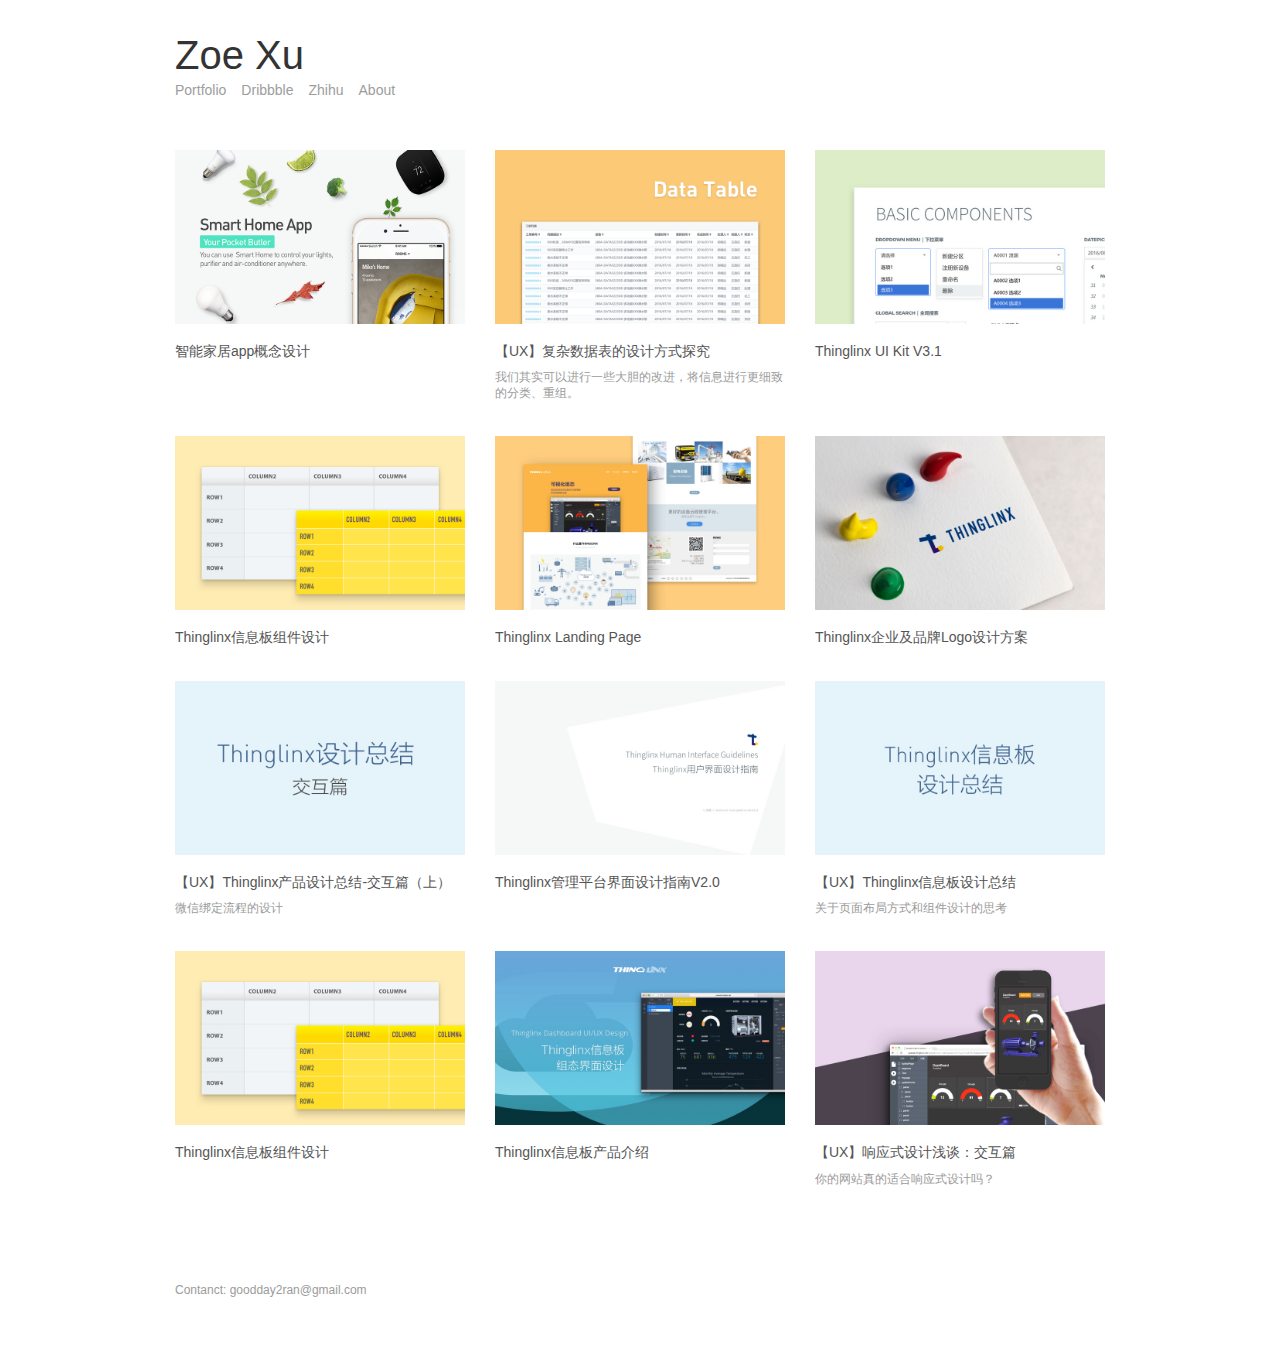
==== index.html @ 3df6f680 "Add files via upload" ====
<!DOCTYPE html>
<html lang="en">

<head>

    <meta charset="utf-8">
    <meta http-equiv="X-UA-Compatible" content="IE=edge">
    <meta name="viewport" content="width=device-width, initial-scale=1">
    <meta name="description" content="">
    <meta name="author" content="">

    <title>Zoe Xu</title>

    <!-- Bootstrap Core CSS -->
    <link href="css/bootstrap.min.css" rel="stylesheet">

    <!-- Custom CSS -->
    <link href="css/4-col-portfolio.css" rel="stylesheet">

    <!-- NEW CSS -->
    <link href="css/theme.css" rel="stylesheet">

    <!-- HTML5 Shim and Respond.js IE8 support of HTML5 elements and media queries -->
    <!-- WARNING: Respond.js doesn't work if you view the page via file:// -->
    <!--[if lt IE 9]>
        <script src="https://oss.maxcdn.com/libs/html5shiv/3.7.0/html5shiv.js"></script>
        <script src="https://oss.maxcdn.com/libs/respond.js/1.4.2/respond.min.js"></script>
    <![endif]-->

</head>

<body>

    <!-- Navigation -->
    <div class="navbar navbar-inverse navbar-fixed-top" role="navigation">
        <div class="container">
            <!-- Brand and toggle get grouped for better mobile display -->
            <div class="navbar-header">
                <a class="navbar-brand" href="https://zoexudesign.github.io">Zoe Xu</a>
            </div>
        </div>
        <div class="container" style="">
            <ul class="nav navbar-nav">
                <li>
                    <a href="index.html">Portfolio</a>
                </li>
                <li>
                    <a href="https://dribbble.com/zoeyyy" target="_blank">Dribbble</a>
                </li>
                <li>
                    <a href="https://zhuanlan.zhihu.com/zoexu" target="_blank">Zhihu</a>
                </li>
                <li>
                    <a href="about.html">About</a>
                </li>
            </ul>
        </div>
    </div>
    	
    <!-- Page Content -->
    <div class="container container-content">

        <!-- Projects Row 1 -->
        <div class="row">
            <div class="col-md-4 portfolio-item">
                <a href="portfolio-13.html">
                    <img class="img-responsive" src="img/portfolio-13.jpg" alt="">
                </a>
                <div>
                    <h5>智能家居app概念设计</h5>
                    <p> </p>
                </div>
            </div>
            <div class="col-md-4 portfolio-item">
                <a href="portfolio-12.html">
                    <img class="img-responsive" src="img/portfolio-12.jpg" alt="">
                </a>
                <div>
                    <h5>【UX】复杂数据表的设计方式探究</h5>
                    <h6> 我们其实可以进行一些大胆的改进，将信息进行更细致的分类、重组。</h6>
                </div>
            </div>
            <div class="col-md-4 portfolio-item">
                <a href="portfolio-10.html">
                    <img class="img-responsive" src="img/portfolio-10.jpg" alt="">
                </a>
                <div>
                    <h5>Thinglinx UI Kit V3.1</h5>
                    <p></p>
                </div>
            </div>
        </div>
        <!-- /.row -->

        <!-- Projects Row 2 -->
        <div class="row">  
            <div class="col-md-4 portfolio-item">
                <a href="portfolio-9.html">
                    <img class="img-responsive" src="img/portfolio-9.jpg" alt="">
                </a>
                <div>
                    <h5>Thinglinx信息板组件设计</h5>
                    <p></p>
                </div>
            </div>
            <div class="col-md-4 portfolio-item">
                <a href="portfolio-8.html">
                    <img class="img-responsive" src="img/portfolio-8.jpg" alt="">
                </a>
                <div>
                <h5>Thinglinx Landing Page</h5>
                <p></p>
                </div>
            </div>
            <div class="col-md-4 portfolio-item">
                <a href="portfolio-7.html">
                    <img class="img-responsive" src="img/portfolio-7.jpg" alt="">
                </a>
                <div>
                <h5>Thinglinx企业及品牌Logo设计方案</h5>
                <p></p>
                </div>
            </div>
        </div>
        <!-- /.row -->

        <!-- Projects Row 3 -->
        <div class="row">
            <div class="col-md-4 portfolio-item">
                <a href="portfolio-5.html">
                    <img class="img-responsive" src="img/portfolio-5.jpg" alt="">
                </a>
                <div>
                <h5>【UX】Thinglinx产品设计总结-交互篇（上）</h5>
                <h6>微信绑定流程的设计</h6>
                </div>
            </div>
            <div class="col-md-4 portfolio-item">
                <a href="portfolio-4.html">
                    <img class="img-responsive" src="img/portfolio-4.jpg" alt="">
                </a>
                <div>
                <h5>Thinglinx管理平台界面设计指南V2.0</h5>
                <p></p>
                </div>
            </div>
            <div class="col-md-4 portfolio-item">
                <a href="portfolio-3.html">
                    <img class="img-responsive" src="img/portfolio-3.jpg" alt="">
                </a>
                <div>
                <h5>【UX】Thinglinx信息板设计总结</h5>
                <h6>关于页面布局方式和组件设计的思考</h6>
                </div>
            </div>
        </div>
        <!-- /.row -->
            
        <!-- Projects Row 4 -->
        <div class="row"> 
             <div class="col-md-4 portfolio-item">
                <a href="portfolio-9.html">
                    <img class="img-responsive" src="img/portfolio-9.jpg" alt="">
                </a>
                <div>
                    <h5>Thinglinx信息板组件设计</h5>
                    <p></p>
                </div>
            </div>
            <div class="col-md-4 portfolio-item">
                <a href="portfolio-2.html">
                    <img class="img-responsive" src="img/portfolio-2.jpg" alt="">
                </a>
                <div>
                <h5>Thinglinx信息板产品介绍</h5>
                <p></p>
                </div>
            </div>
            <div class="col-md-4 portfolio-item">
                <a href="portfolio-1.html">
                    <img class="img-responsive" src="img/portfolio-1.jpg" alt="">
                </a>
                <div>
                <h5>【UX】响应式设计浅谈：交互篇</h5>
                <h6>你的网站真的适合响应式设计吗？</h6>
                </div>
            </div>
        </div>
        <!-- /.row -->
        
        <!-- Footer -->
        <footer>
            <div class="row">
                <div class="col-lg-12">
                    <h6>Contanct: goodday2ran@gmail.com</h6>
                </div>
            </div>
            <!-- /.row -->
        </footer>

    </div>
    <!-- /.container -->

    <!-- jQuery -->
    <script src="js/jquery.js"></script>

    <!-- Bootstrap Core JavaScript -->
    <script src="js/bootstrap.min.js"></script>

</body>

</html>
---- css/4-col-portfolio.css ----
/*!
 * Start Bootstrap - 4 Col Portfolio (http://startbootstrap.com/)
 * Copyright 2013-2016 Start Bootstrap
 * Licensed under MIT (https://github.com/BlackrockDigital/startbootstrap/blob/gh-pages/LICENSE)
 */

body {
    padding-top: 120px; /* Required padding for .navbar-fixed-top. Remove if using .navbar-static-top. Change if height of navigation changes. */
}

.portfolio-item {
    margin-bottom: 25px;
}
@media(min-width:1200px){
	.container-content{
		margin-top:30px !important;
	}
}
@media(max-width:768px){
	.container-content{
		margin-top:100px !important;
	}
}
footer {
    margin: 50px 0;
}

.container-content{
	margin-top:0px;
}
---- css/theme.css ----
body{
	font-family:"Proxima Nova","Lantinghei SC",Helvetica,sans-serif;
}
p,h3,h6{
	font-family: "Hiragino Sans GB","Source Sans Pro",Helvetica,sans-serif;
}
p{
	font-size:13px;
	font-weight:100;
	color:#555;
}
h3{
    font-size:15px;
	font-weight:700;
	color:#555;
}
h4{
	font-family:"Source Sans Pro","Lantinghei SC",Helvetica,sans-serif;
	font-size:18px;
	font-weight: 700;
	color:#555;

}
h5{
	color:#555;
	margin-top:20px;
}
h6{
	color:#9b9b9b;
	font-weight: 13px;
	font-weight:100;
	line-height: 16px;
}
@media(min-width: 1200px){
  .container{
    width:960px !important;  
  }
}
.nav>li>a{
	padding-right:15px;
	padding-left:0px;
}
.navbar{
	background-color: #fff;
	border:none;
	margin-bottom:0px;
}
.navbar-brand{
	font-family:"Source Sans Pro","Lantinghei SC",Helvetica,sans-serif;
    font-weight: lighter;
	font-size: 40px;
	margin-top:30px;
}
.navbar-inverse .navbar-brand{
	color:#333;
}
.navbar-inverse .navbar-brand:hover{
	color:#333;
}
.navbar-inverse .navbar-nav>li>a{
	font-weight: 100;
}
.navbar-inverse .navbar-nav>li>a:hover{
    color:#ffc107;
    font-weight: 100;
}
.navbar-nav{
	margin-left:0px;
}
.navbar-nav>li>a{
	padding-top:0px;

}
.uxarticle{
    line-height: 24px;
}
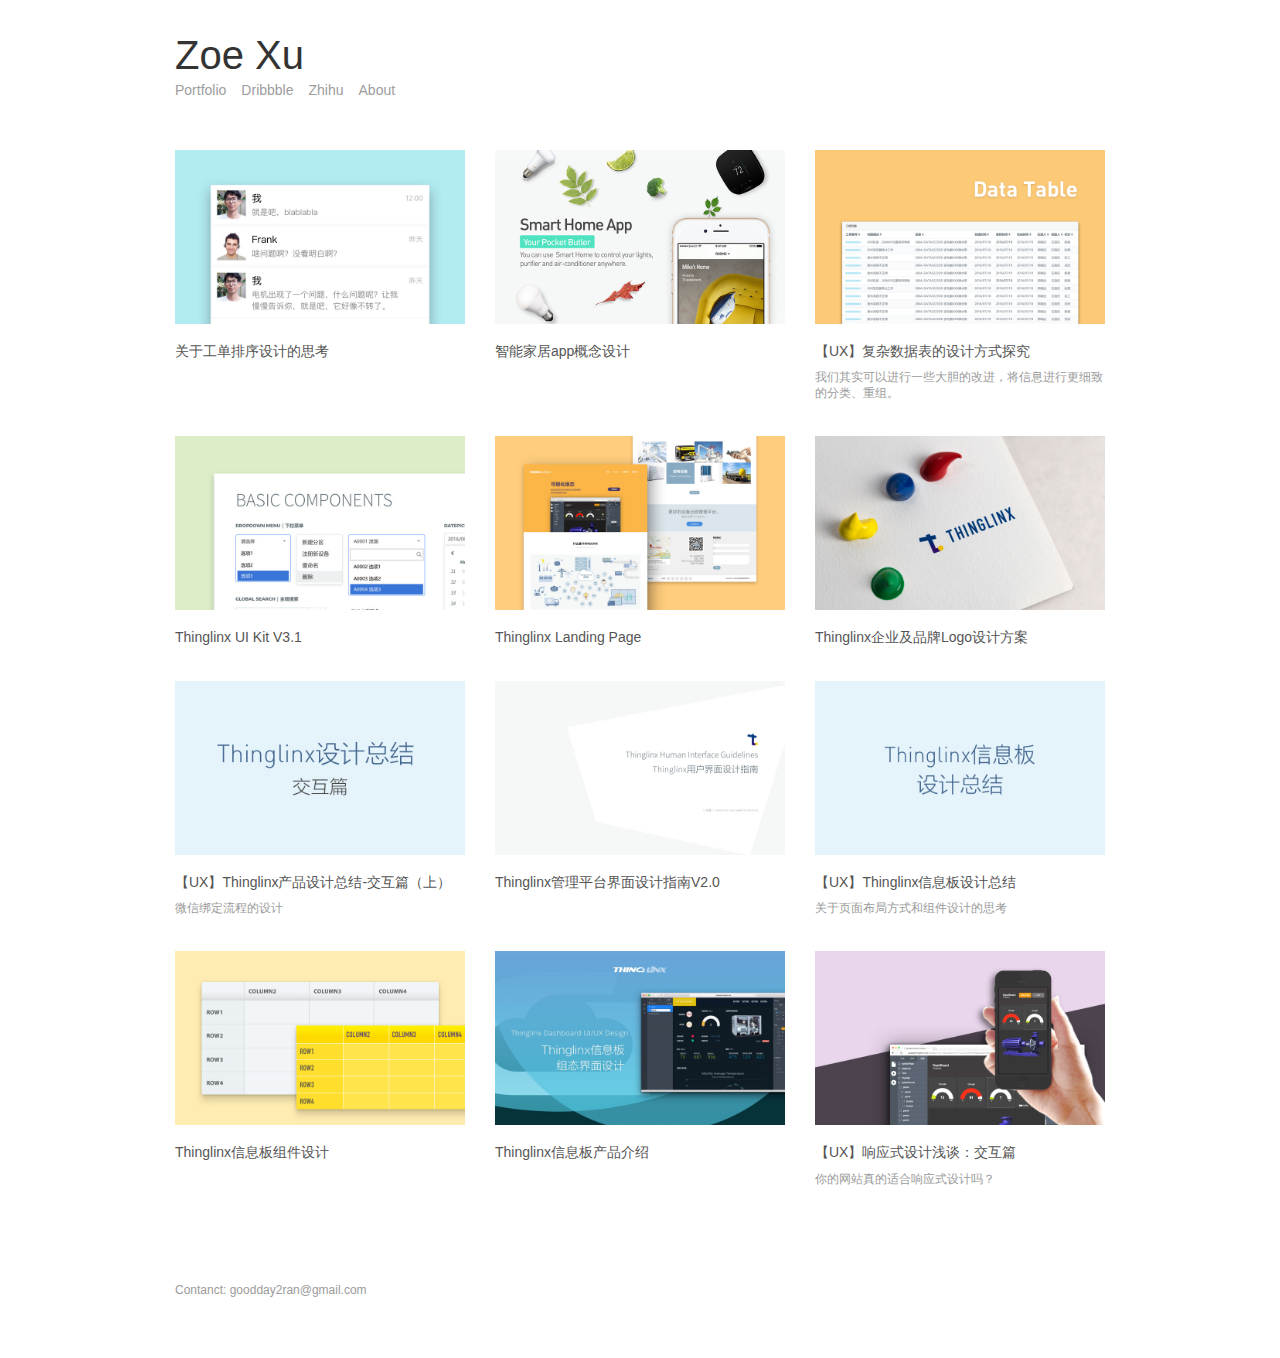
==== commit 76aa56e5: "Add files via upload" ====
--- a/index.html
+++ b/index.html
@@ -62,6 +62,15 @@
 
         <!-- Projects Row 1 -->
         <div class="row">
+                <div class="col-md-4 portfolio-item">
+                <a href="portfolio-14.html">
+                    <img class="img-responsive" src="img/portfolio-14.jpg" alt="">
+                </a>
+                <div>
+                    <h5>关于工单排序设计的思考</h5>
+                    <p> </p>
+                </div>
+            </div>
             <div class="col-md-4 portfolio-item">
                 <a href="portfolio-13.html">
                     <img class="img-responsive" src="img/portfolio-13.jpg" alt="">
@@ -80,26 +89,17 @@
                     <h6> 我们其实可以进行一些大胆的改进，将信息进行更细致的分类、重组。</h6>
                 </div>
             </div>
+        </div>
+        <!-- /.row -->
+
+        <!-- Projects Row 2 -->
+        <div class="row">  
             <div class="col-md-4 portfolio-item">
                 <a href="portfolio-10.html">
                     <img class="img-responsive" src="img/portfolio-10.jpg" alt="">
                 </a>
                 <div>
                     <h5>Thinglinx UI Kit V3.1</h5>
-                    <p></p>
-                </div>
-            </div>
-        </div>
-        <!-- /.row -->
-
-        <!-- Projects Row 2 -->
-        <div class="row">  
-            <div class="col-md-4 portfolio-item">
-                <a href="portfolio-9.html">
-                    <img class="img-responsive" src="img/portfolio-9.jpg" alt="">
-                </a>
-                <div>
-                    <h5>Thinglinx信息板组件设计</h5>
                     <p></p>
                 </div>
             </div>
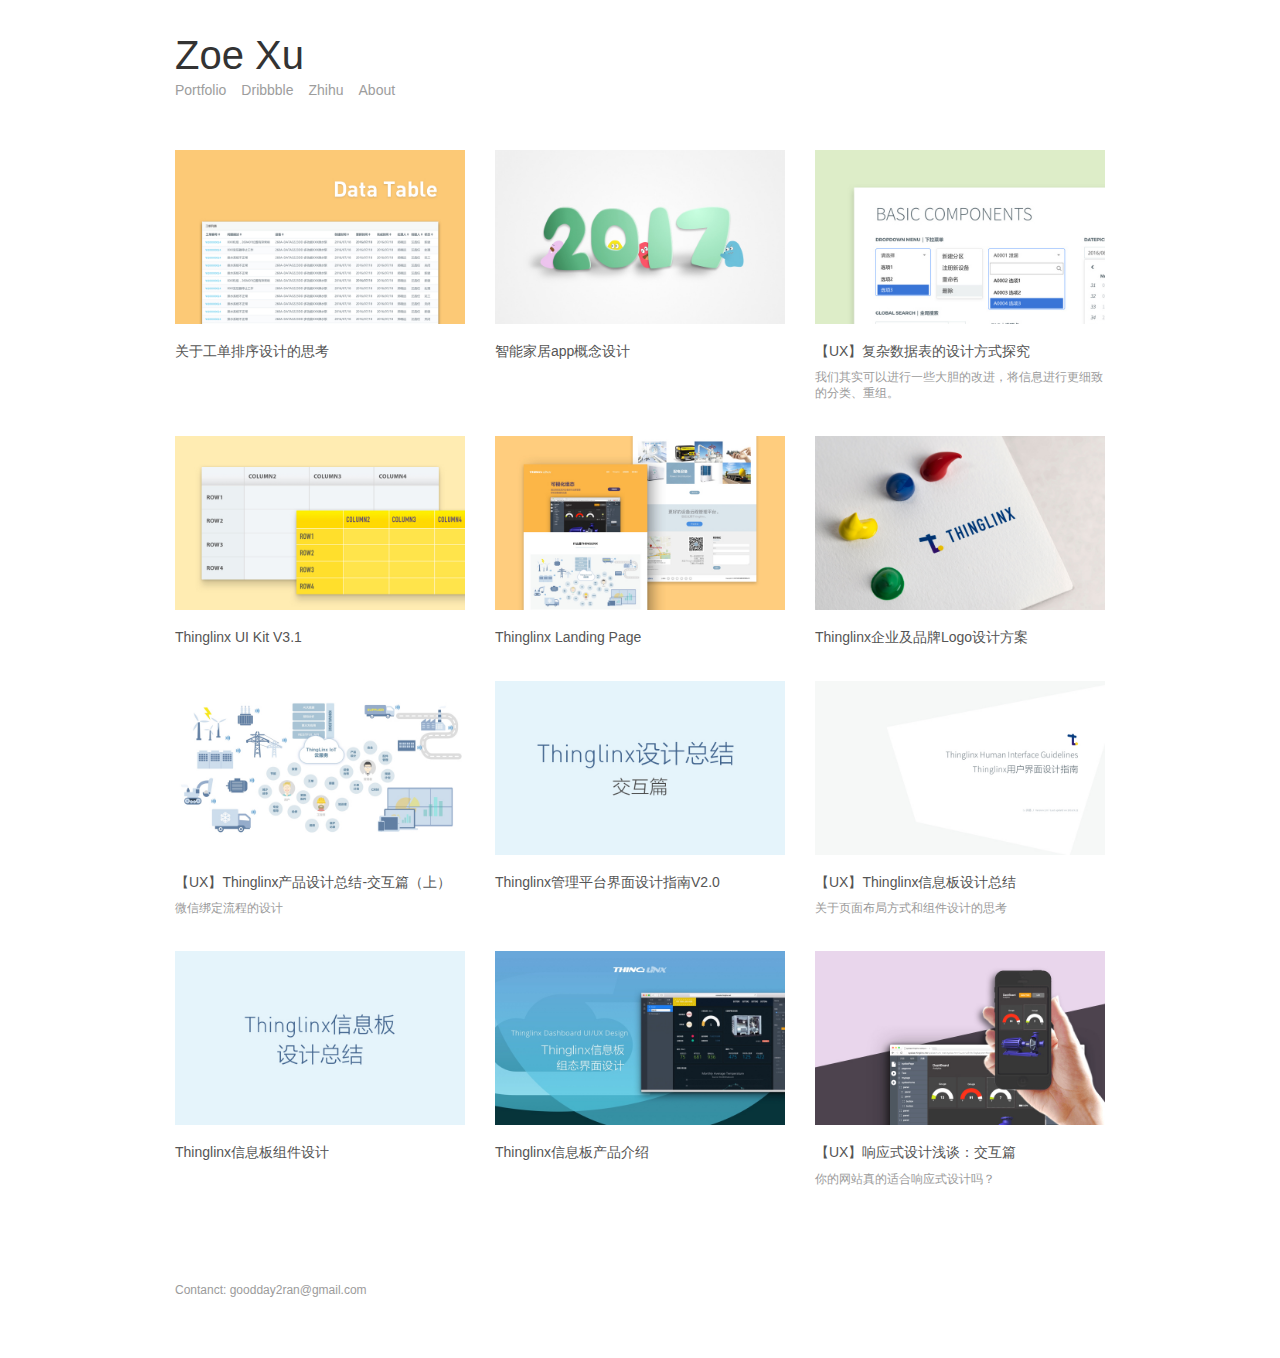
==== commit 91ad1feb: "Add files via upload" ====
--- a/index.html
+++ b/index.html
@@ -63,8 +63,8 @@
         <!-- Projects Row 1 -->
         <div class="row">
                 <div class="col-md-4 portfolio-item">
-                <a href="portfolio-14.html">
-                    <img class="img-responsive" src="img/portfolio-14.jpg" alt="">
+                <a href="portfolio-12.html">
+                    <img class="img-responsive" src="img/portfolio-12.jpg" alt="">
                 </a>
                 <div>
                     <h5>关于工单排序设计的思考</h5>
@@ -72,8 +72,8 @@
                 </div>
             </div>
             <div class="col-md-4 portfolio-item">
-                <a href="portfolio-13.html">
-                    <img class="img-responsive" src="img/portfolio-13.jpg" alt="">
+                <a href="portfolio-11.html">
+                    <img class="img-responsive" src="img/portfolio-11.jpg" alt="">
                 </a>
                 <div>
                     <h5>智能家居app概念设计</h5>
@@ -81,8 +81,8 @@
                 </div>
             </div>
             <div class="col-md-4 portfolio-item">
-                <a href="portfolio-12.html">
-                    <img class="img-responsive" src="img/portfolio-12.jpg" alt="">
+                <a href="portfolio-10.html">
+                    <img class="img-responsive" src="img/portfolio-10.jpg" alt="">
                 </a>
                 <div>
                     <h5>【UX】复杂数据表的设计方式探究</h5>
@@ -95,8 +95,8 @@
         <!-- Projects Row 2 -->
         <div class="row">  
             <div class="col-md-4 portfolio-item">
-                <a href="portfolio-10.html">
-                    <img class="img-responsive" src="img/portfolio-10.jpg" alt="">
+                <a href="portfolio-9.html">
+                    <img class="img-responsive" src="img/portfolio-9.jpg" alt="">
                 </a>
                 <div>
                     <h5>Thinglinx UI Kit V3.1</h5>
@@ -127,26 +127,26 @@
         <!-- Projects Row 3 -->
         <div class="row">
             <div class="col-md-4 portfolio-item">
+                <a href="portfolio-6.html">
+                    <img class="img-responsive" src="img/portfolio-6.jpg" alt="">
+                </a>
+                <div>
+                <h5>【UX】Thinglinx产品设计总结-交互篇（上）</h5>
+                <h6>微信绑定流程的设计</h6>
+                </div>
+            </div>
+            <div class="col-md-4 portfolio-item">
                 <a href="portfolio-5.html">
                     <img class="img-responsive" src="img/portfolio-5.jpg" alt="">
                 </a>
                 <div>
-                <h5>【UX】Thinglinx产品设计总结-交互篇（上）</h5>
-                <h6>微信绑定流程的设计</h6>
+                <h5>Thinglinx管理平台界面设计指南V2.0</h5>
+                <p></p>
                 </div>
             </div>
             <div class="col-md-4 portfolio-item">
                 <a href="portfolio-4.html">
                     <img class="img-responsive" src="img/portfolio-4.jpg" alt="">
-                </a>
-                <div>
-                <h5>Thinglinx管理平台界面设计指南V2.0</h5>
-                <p></p>
-                </div>
-            </div>
-            <div class="col-md-4 portfolio-item">
-                <a href="portfolio-3.html">
-                    <img class="img-responsive" src="img/portfolio-3.jpg" alt="">
                 </a>
                 <div>
                 <h5>【UX】Thinglinx信息板设计总结</h5>
@@ -159,8 +159,8 @@
         <!-- Projects Row 4 -->
         <div class="row"> 
              <div class="col-md-4 portfolio-item">
-                <a href="portfolio-9.html">
-                    <img class="img-responsive" src="img/portfolio-9.jpg" alt="">
+                <a href="portfolio-3.html">
+                    <img class="img-responsive" src="img/portfolio-3.jpg" alt="">
                 </a>
                 <div>
                     <h5>Thinglinx信息板组件设计</h5>
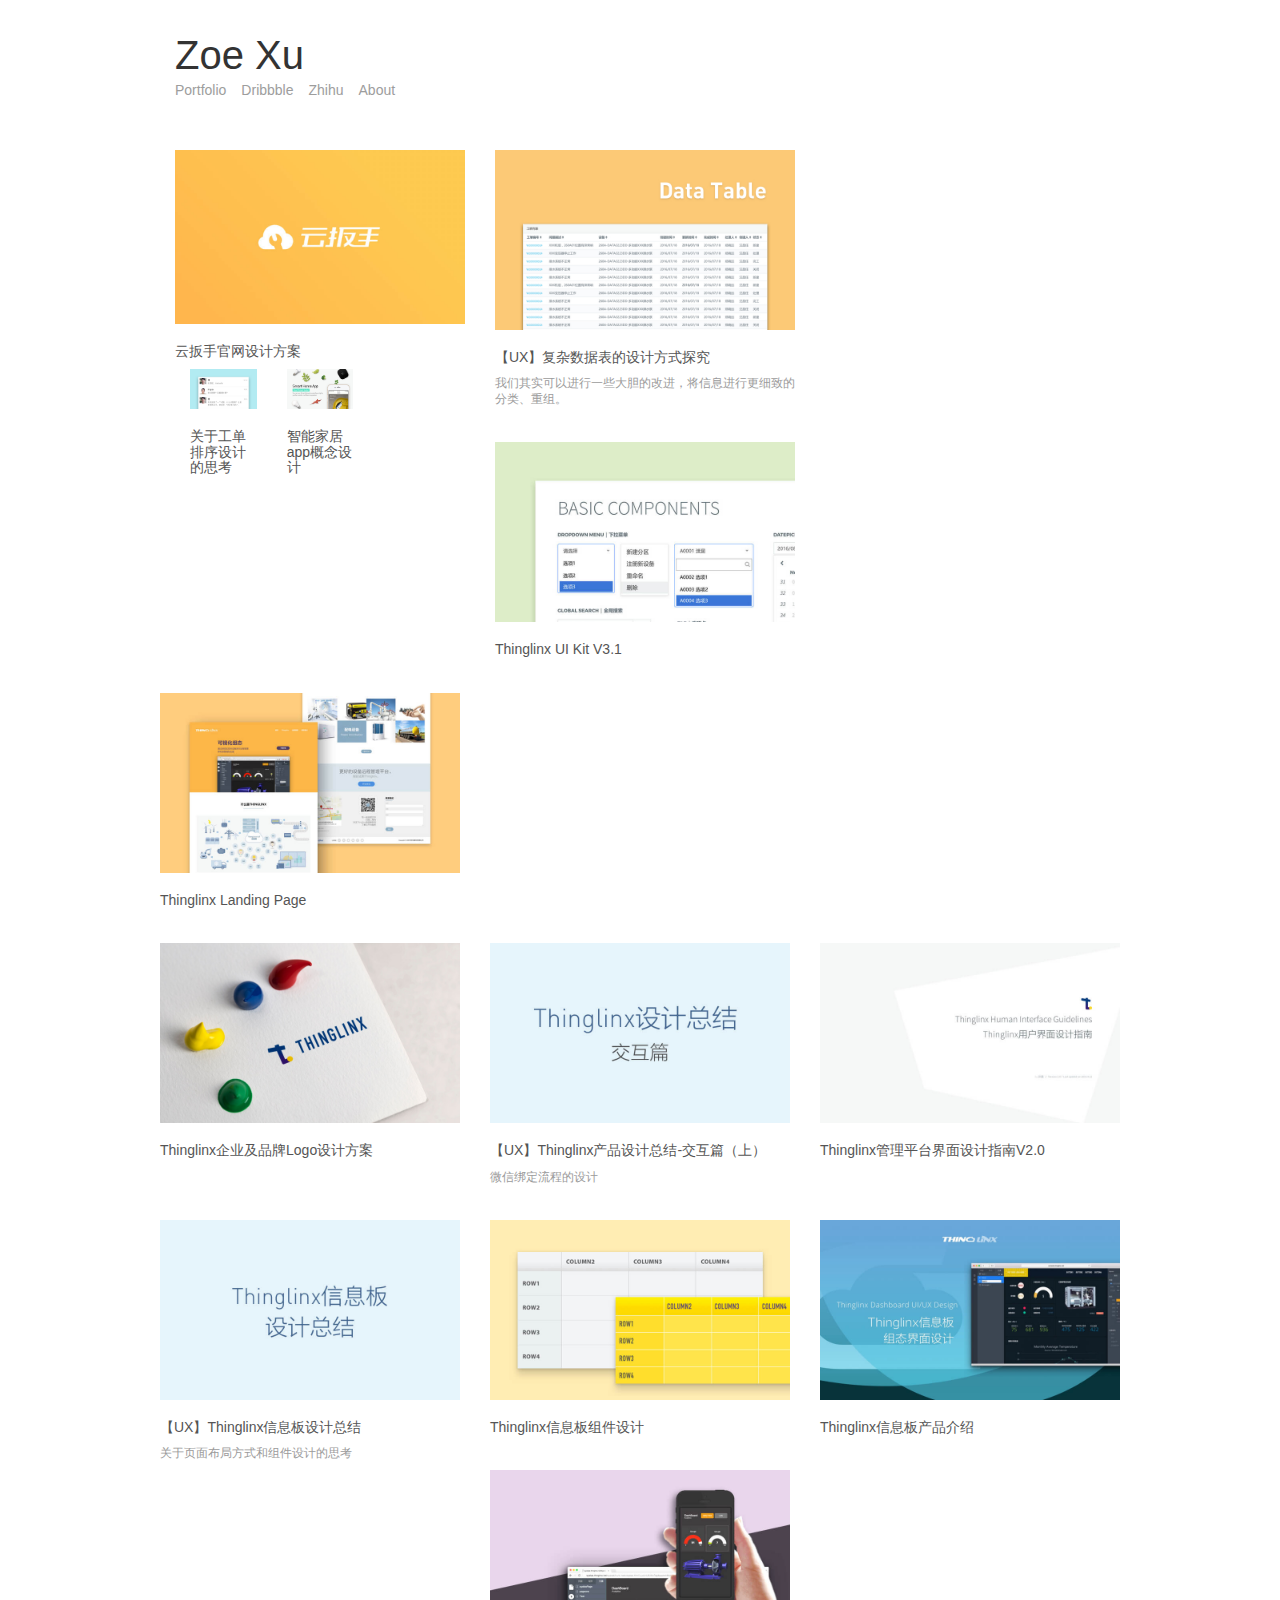
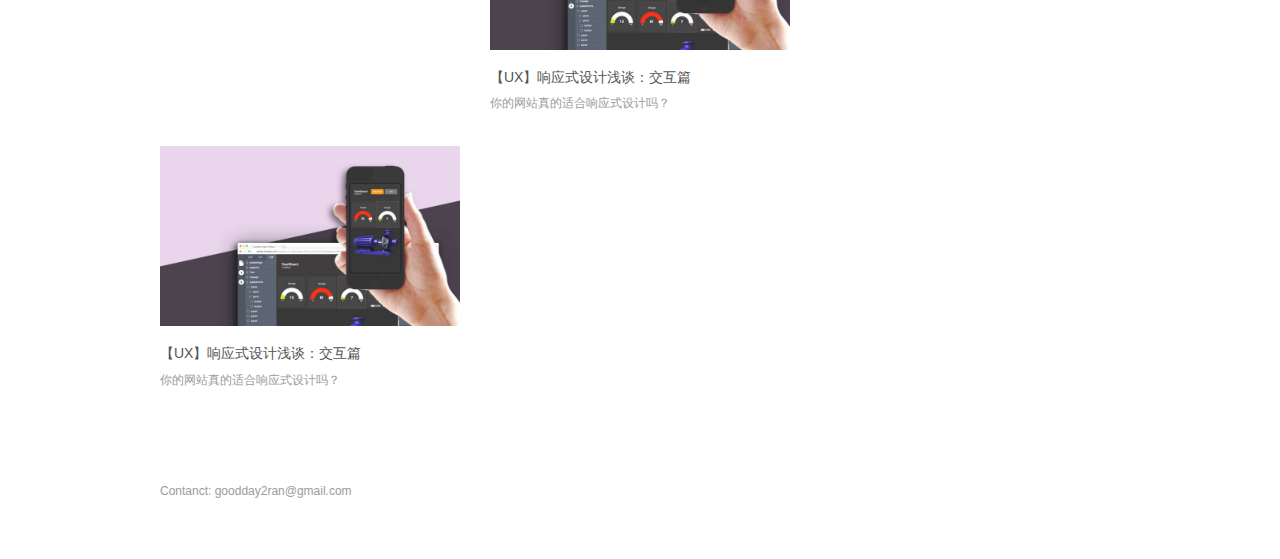
==== commit 7b85ecfb: "Add files via upload" ====
--- a/index.html
+++ b/index.html
@@ -63,6 +63,14 @@
         <!-- Projects Row 1 -->
         <div class="row">
                 <div class="col-md-4 portfolio-item">
+                <a href="portfolio-13.html">
+                    <img class="img-responsive" src="img/portfolio-13.jpg" alt="">
+                </a>
+                <div>
+                    <h5>云扳手官网设计方案</h5>
+                    <p> </p>
+                </div>
+                <div class="col-md-4 portfolio-item">
                 <a href="portfolio-12.html">
                     <img class="img-responsive" src="img/portfolio-12.jpg" alt="">
                 </a>
@@ -80,6 +88,11 @@
                     <p> </p>
                 </div>
             </div>
+        </div>
+        <!-- /.row -->
+
+        <!-- Projects Row 2 -->
+        <div class="row">  
             <div class="col-md-4 portfolio-item">
                 <a href="portfolio-10.html">
                     <img class="img-responsive" src="img/portfolio-10.jpg" alt="">
@@ -89,11 +102,6 @@
                     <h6> 我们其实可以进行一些大胆的改进，将信息进行更细致的分类、重组。</h6>
                 </div>
             </div>
-        </div>
-        <!-- /.row -->
-
-        <!-- Projects Row 2 -->
-        <div class="row">  
             <div class="col-md-4 portfolio-item">
                 <a href="portfolio-9.html">
                     <img class="img-responsive" src="img/portfolio-9.jpg" alt="">
@@ -112,6 +120,11 @@
                 <p></p>
                 </div>
             </div>
+        </div>
+        <!-- /.row -->
+
+        <!-- Projects Row 3 -->
+        <div class="row">
             <div class="col-md-4 portfolio-item">
                 <a href="portfolio-7.html">
                     <img class="img-responsive" src="img/portfolio-7.jpg" alt="">
@@ -121,11 +134,6 @@
                 <p></p>
                 </div>
             </div>
-        </div>
-        <!-- /.row -->
-
-        <!-- Projects Row 3 -->
-        <div class="row">
             <div class="col-md-4 portfolio-item">
                 <a href="portfolio-6.html">
                     <img class="img-responsive" src="img/portfolio-6.jpg" alt="">
@@ -142,15 +150,6 @@
                 <div>
                 <h5>Thinglinx管理平台界面设计指南V2.0</h5>
                 <p></p>
-                </div>
-            </div>
-            <div class="col-md-4 portfolio-item">
-                <a href="portfolio-4.html">
-                    <img class="img-responsive" src="img/portfolio-4.jpg" alt="">
-                </a>
-                <div>
-                <h5>【UX】Thinglinx信息板设计总结</h5>
-                <h6>关于页面布局方式和组件设计的思考</h6>
                 </div>
             </div>
         </div>
@@ -159,6 +158,15 @@
         <!-- Projects Row 4 -->
         <div class="row"> 
              <div class="col-md-4 portfolio-item">
+                <a href="portfolio-4.html">
+                    <img class="img-responsive" src="img/portfolio-4.jpg" alt="">
+                </a>
+                <div>
+                <h5>【UX】Thinglinx信息板设计总结</h5>
+                <h6>关于页面布局方式和组件设计的思考</h6>
+                </div>
+            </div>
+             <div class="col-md-4 portfolio-item">
                 <a href="portfolio-3.html">
                     <img class="img-responsive" src="img/portfolio-3.jpg" alt="">
                 </a>
@@ -184,6 +192,26 @@
                 <h5>【UX】响应式设计浅谈：交互篇</h5>
                 <h6>你的网站真的适合响应式设计吗？</h6>
                 </div>
+            </div>
+        </div>
+        <!-- /.row -->
+
+        <!-- Projects Row 5 -->
+        <div class="row"> 
+            <div class="col-md-4 portfolio-item">
+                <a href="portfolio-1.html">
+                    <img class="img-responsive" src="img/portfolio-1.jpg" alt="">
+                </a>
+                <div>
+                <h5>【UX】响应式设计浅谈：交互篇</h5>
+                <h6>你的网站真的适合响应式设计吗？</h6>
+                </div>
+            </div>
+            <div class="col-md-4 portfolio-item">
+                
+            </div>
+            <div class="col-md-4 portfolio-item">
+                
             </div>
         </div>
         <!-- /.row -->
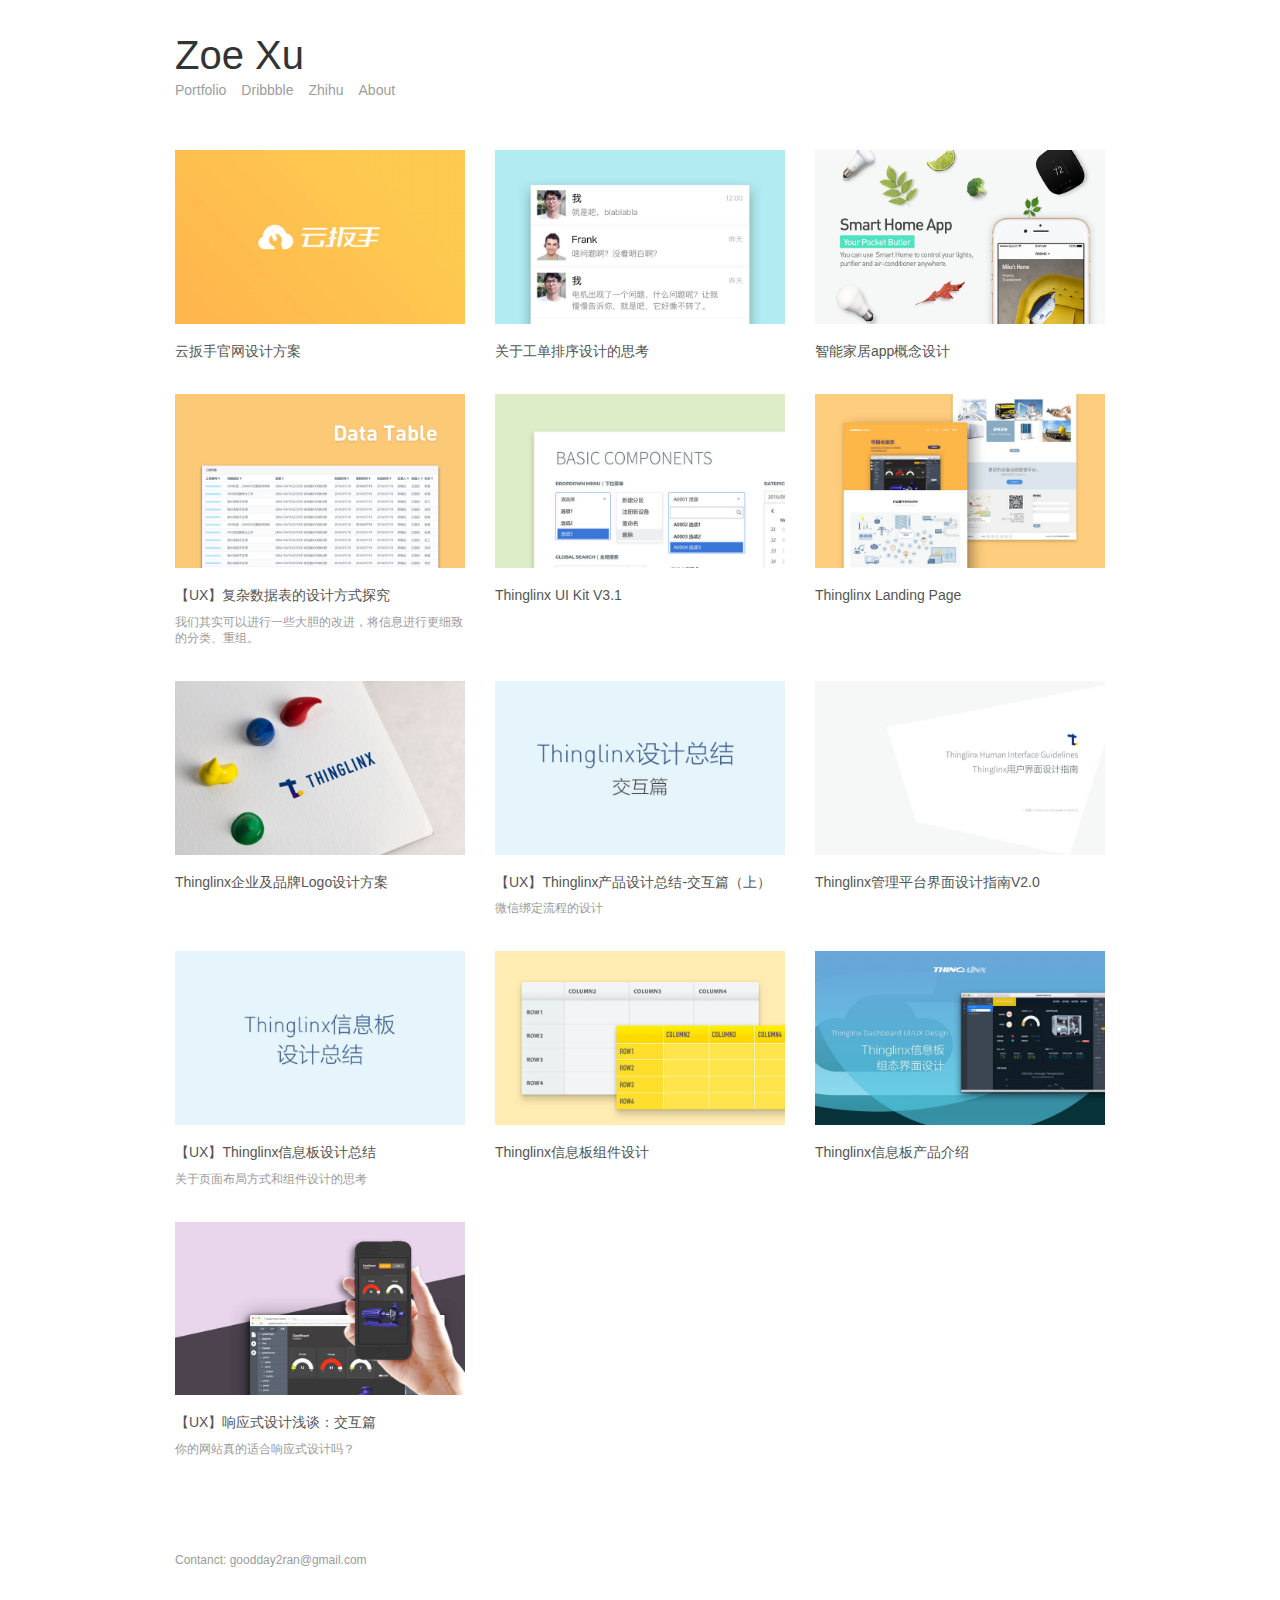
==== commit eb8572f7: "Add files via upload" ====
--- a/index.html
+++ b/index.html
@@ -62,7 +62,7 @@
 
         <!-- Projects Row 1 -->
         <div class="row">
-                <div class="col-md-4 portfolio-item">
+            <div class="col-md-4 portfolio-item">
                 <a href="portfolio-13.html">
                     <img class="img-responsive" src="img/portfolio-13.jpg" alt="">
                 </a>
@@ -70,6 +70,7 @@
                     <h5>云扳手官网设计方案</h5>
                     <p> </p>
                 </div>
+            </div>
                 <div class="col-md-4 portfolio-item">
                 <a href="portfolio-12.html">
                     <img class="img-responsive" src="img/portfolio-12.jpg" alt="">
@@ -184,15 +185,6 @@
                 <p></p>
                 </div>
             </div>
-            <div class="col-md-4 portfolio-item">
-                <a href="portfolio-1.html">
-                    <img class="img-responsive" src="img/portfolio-1.jpg" alt="">
-                </a>
-                <div>
-                <h5>【UX】响应式设计浅谈：交互篇</h5>
-                <h6>你的网站真的适合响应式设计吗？</h6>
-                </div>
-            </div>
         </div>
         <!-- /.row -->
 
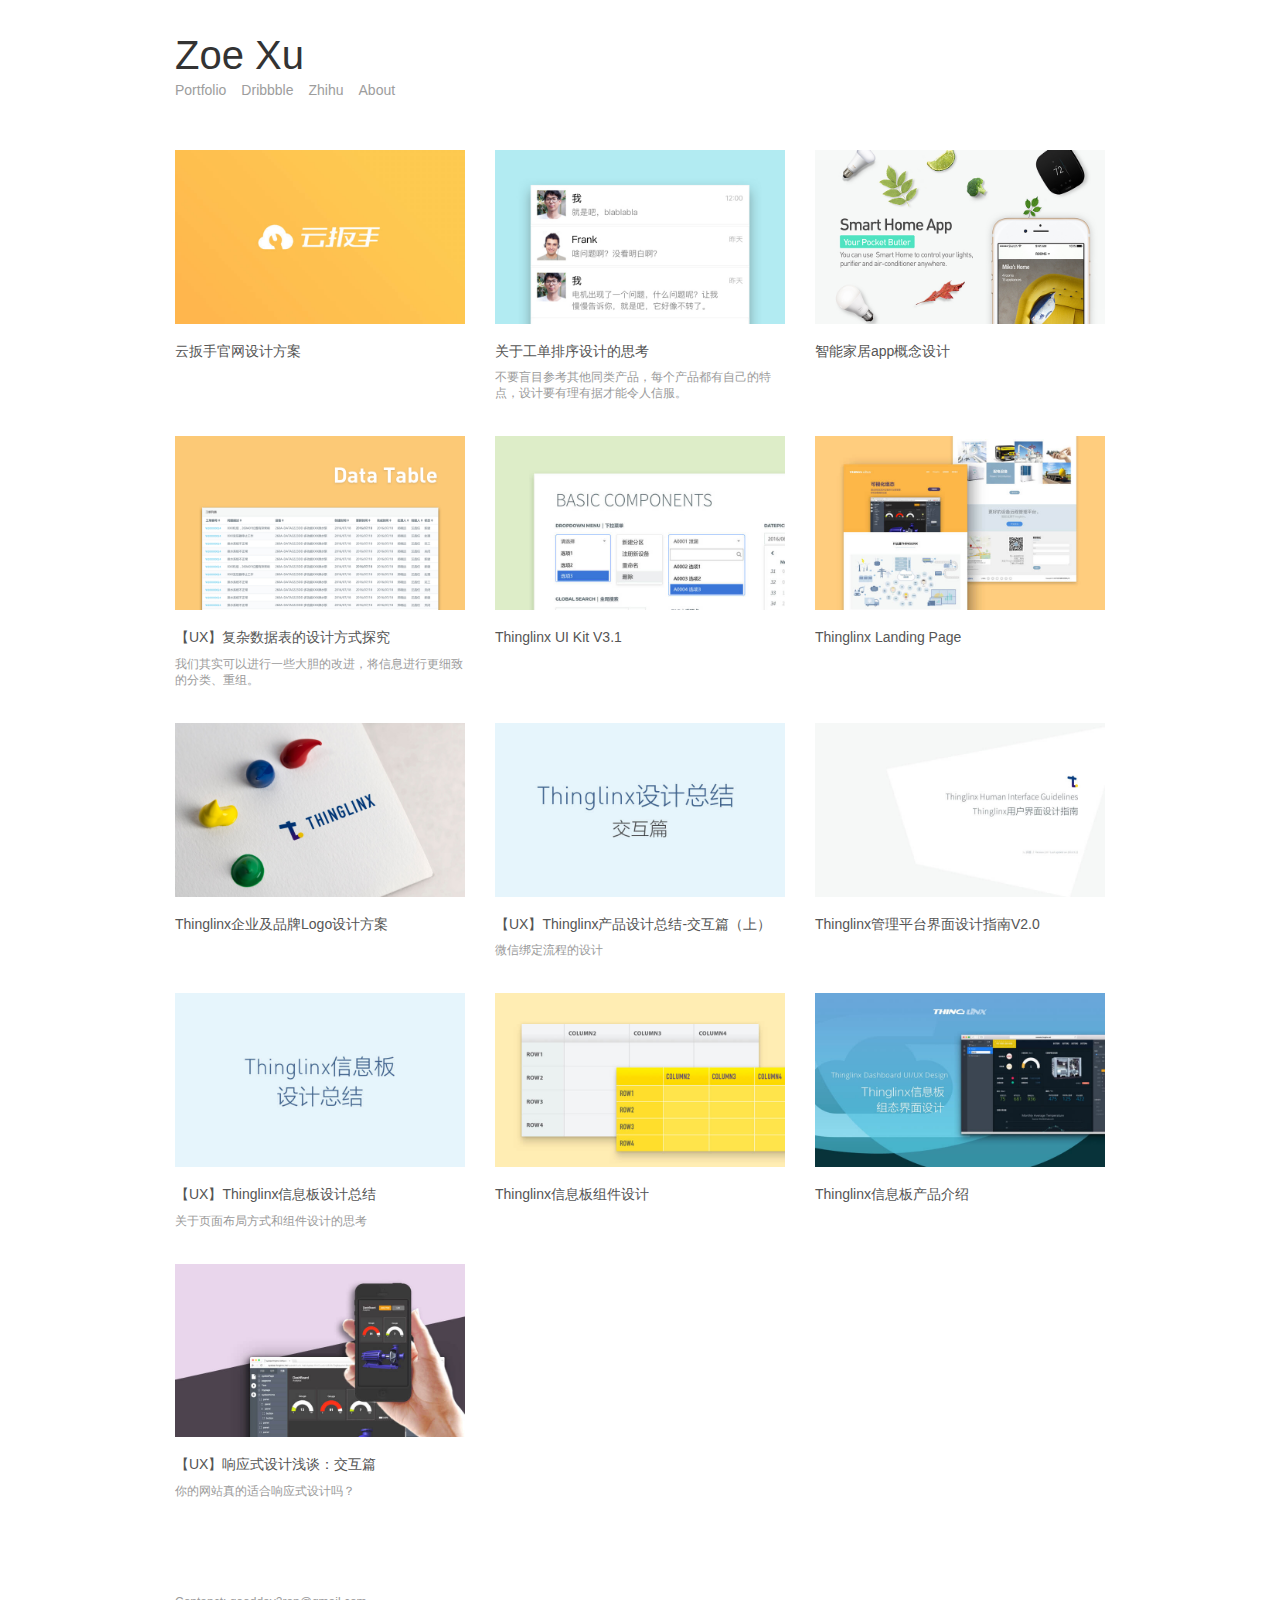
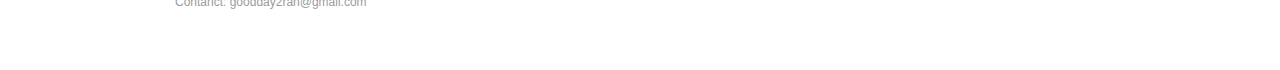
==== commit 393c6d45: "Add files via upload" ====
--- a/index.html
+++ b/index.html
@@ -76,7 +76,8 @@
                     <img class="img-responsive" src="img/portfolio-12.jpg" alt="">
                 </a>
                 <div>
-                    <h5>关于工单排序设计的思考</h5>
+                    <h5>关于工单排序设计的思考</h5>                    
+                    <h6> 不要盲目参考其他同类产品，每个产品都有自己的特点，设计要有理有据才能令人信服。</h6>
                     <p> </p>
                 </div>
             </div>
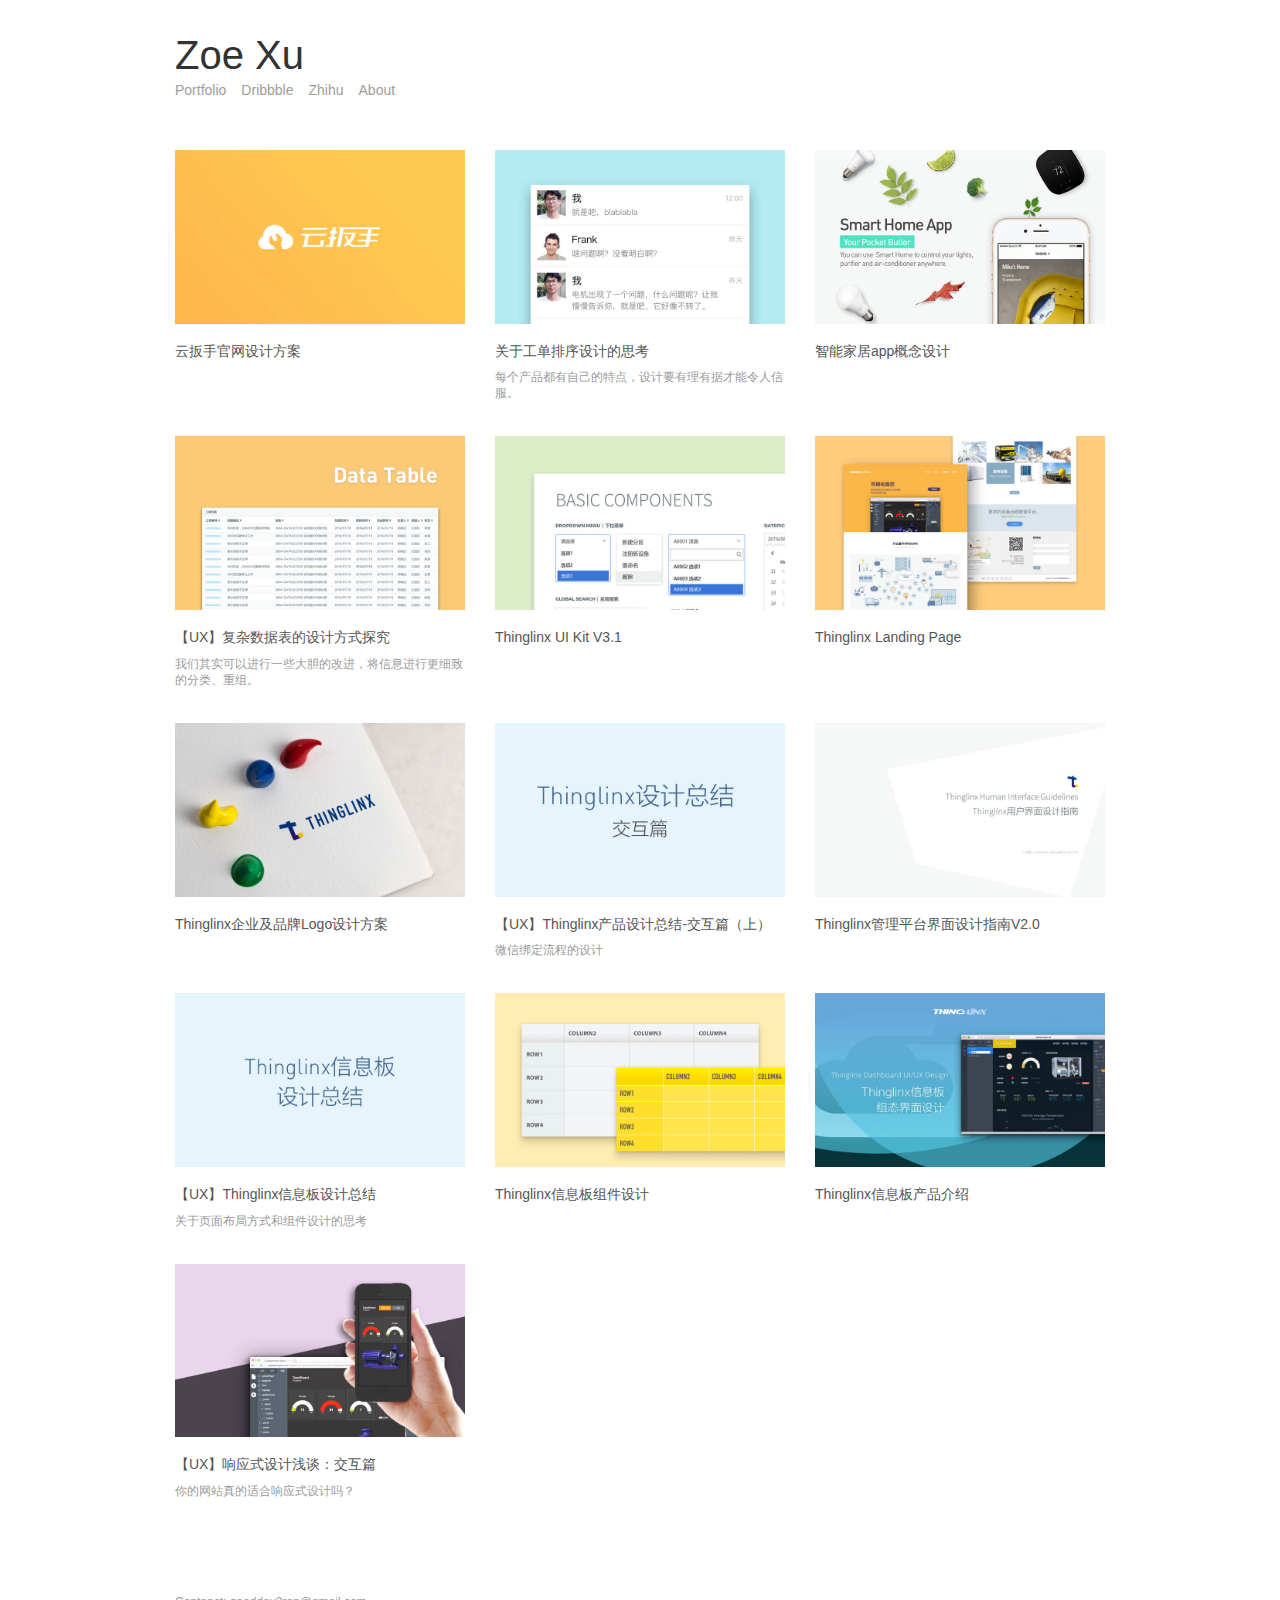
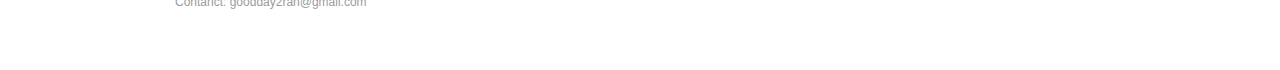
==== commit 2da34bbe: "Add files via upload" ====
--- a/index.html
+++ b/index.html
@@ -77,7 +77,7 @@
                 </a>
                 <div>
                     <h5>关于工单排序设计的思考</h5>                    
-                    <h6> 不要盲目参考其他同类产品，每个产品都有自己的特点，设计要有理有据才能令人信服。</h6>
+                    <h6>每个产品都有自己的特点，设计要有理有据才能令人信服。</h6>
                     <p> </p>
                 </div>
             </div>
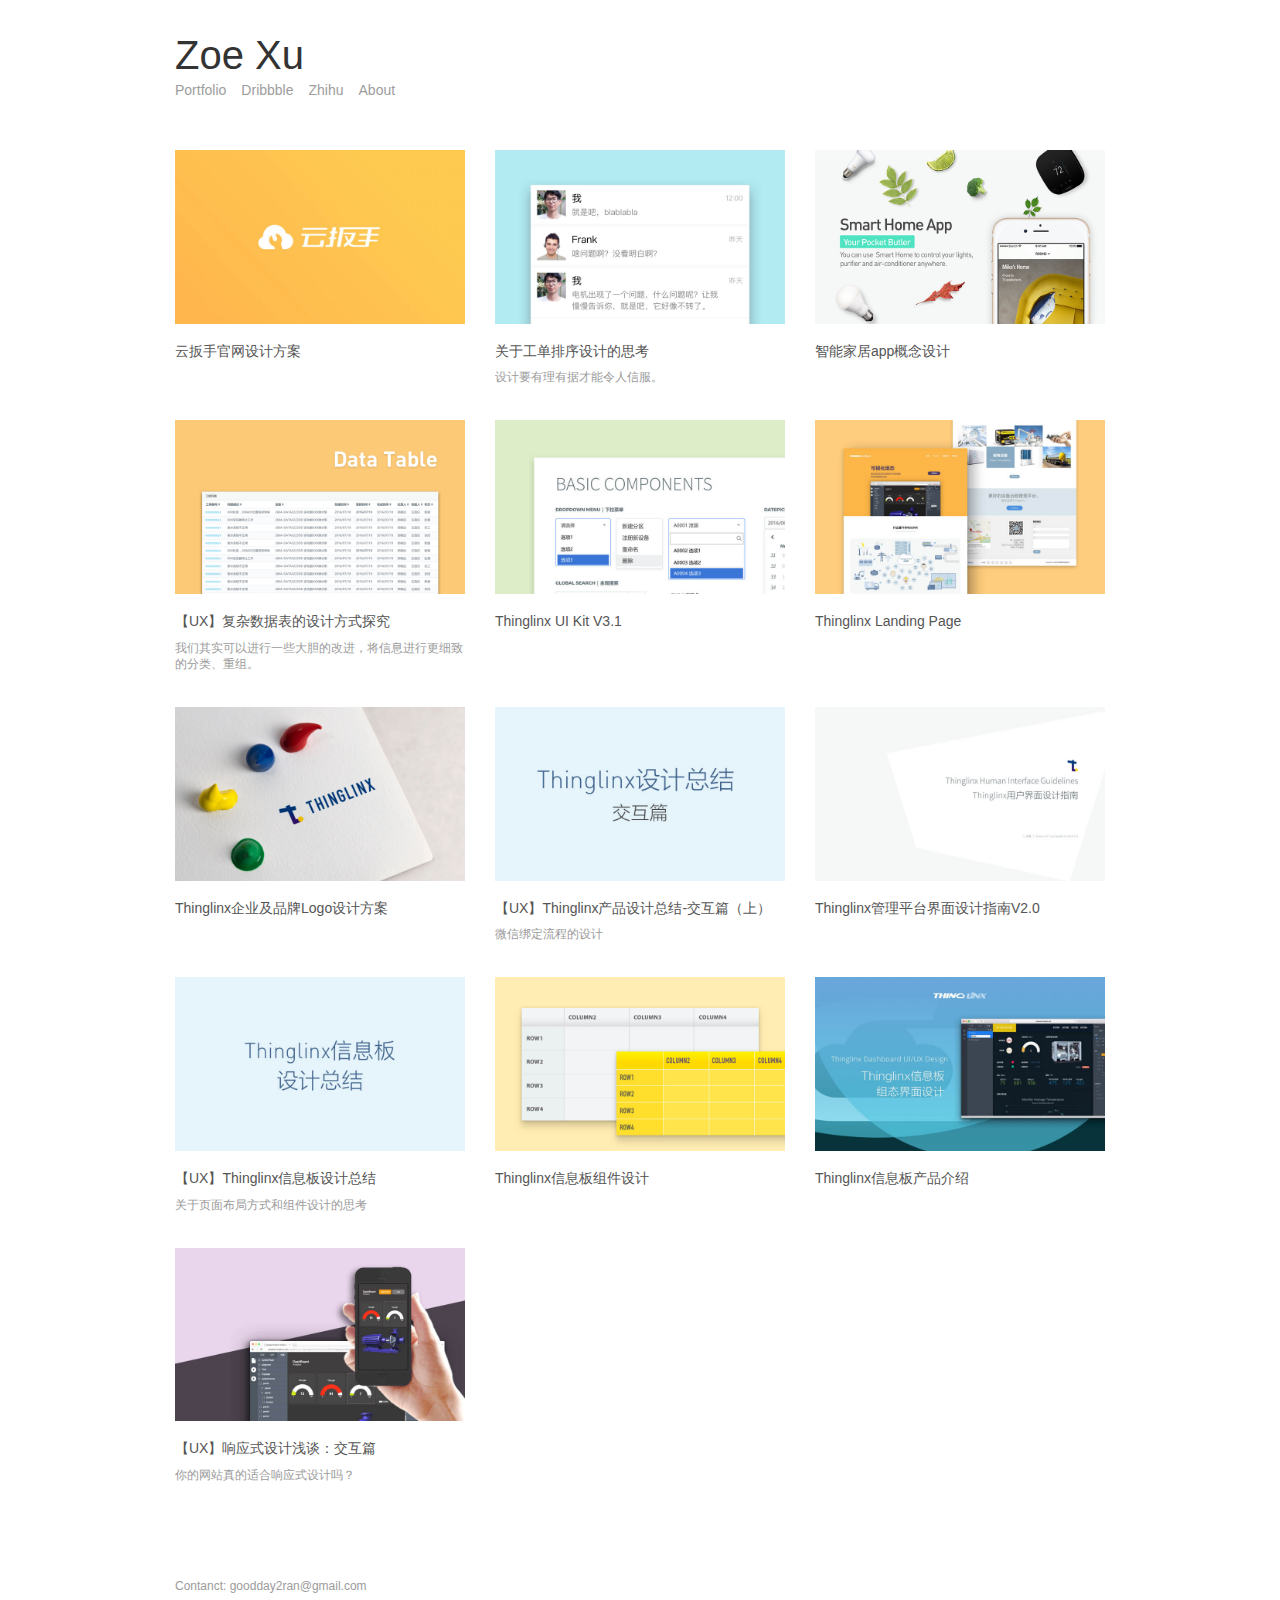
==== commit c5dbb339: "Add files via upload" ====
--- a/index.html
+++ b/index.html
@@ -77,7 +77,7 @@
                 </a>
                 <div>
                     <h5>关于工单排序设计的思考</h5>                    
-                    <h6>每个产品都有自己的特点，设计要有理有据才能令人信服。</h6>
+                    <h6>设计要有理有据才能令人信服。</h6>
                     <p> </p>
                 </div>
             </div>
